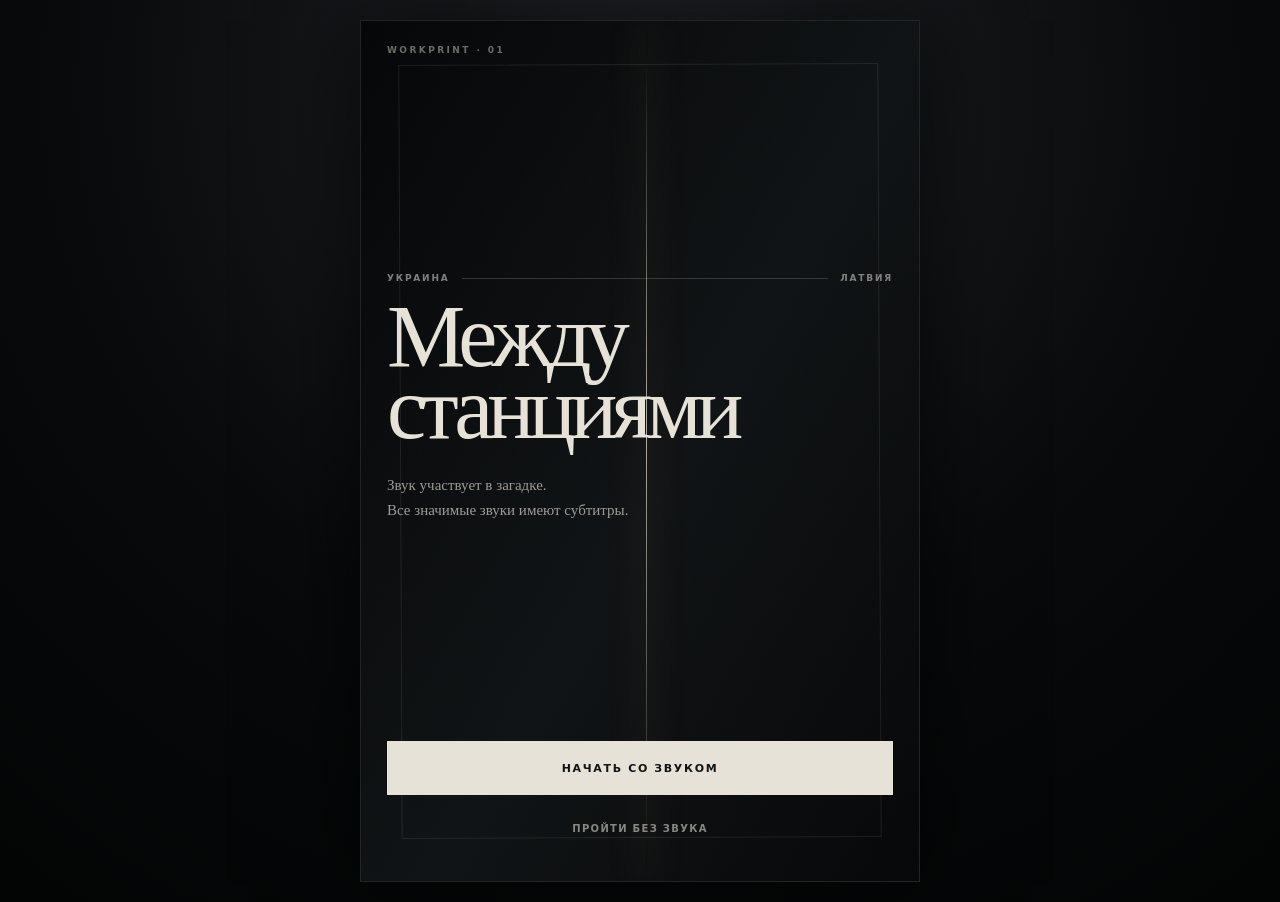
==== index.html @ 03e66b9b "Rebuild story as Between Stations workprint" ====
<!doctype html>
<html lang="ru">
<head>
  <meta charset="utf-8">
  <meta name="viewport" content="width=device-width,initial-scale=1,viewport-fit=cover,user-scalable=no">
  <meta name="theme-color" content="#090b0c">
  <meta name="robots" content="noindex,nofollow,noarchive">
  <title>Между станциями — интерактивная история</title>
  <meta name="description" content="Реалистическая интерактивная история для смартфона.">
  <meta property="og:type" content="website">
  <meta property="og:title" content="Между станциями">
  <meta property="og:description" content="Реалистическая интерактивная история">
  <meta property="og:image" content="https://cdn.creativeclaw.co/u/ce56d390/images/444f8320-cd9d-4125-967b-775d43960424.png">
  <meta name="twitter:card" content="summary_large_image">
  <meta name="twitter:title" content="Между станциями">
  <meta name="twitter:description" content="Реалистическая интерактивная история">
  <meta name="twitter:image" content="https://cdn.creativeclaw.co/u/ce56d390/images/444f8320-cd9d-4125-967b-775d43960424.png">
  <link rel="icon" href="favicon.svg" type="image/svg+xml">
  <link rel="manifest" href="manifest.webmanifest">
  <link rel="preconnect" href="https://cdn.creativeclaw.co" crossorigin>
  <link rel="stylesheet" href="styles.css">
</head>
<body>
  <main id="app" data-phase="gate">
    <div class="grain" aria-hidden="true"></div>

    <section id="gate" class="gate" aria-labelledby="title">
      <div class="gate-light" aria-hidden="true"></div>
      <p class="workprint">WORKPRINT · 01</p>
      <div class="gate-copy">
        <p class="country-line"><span>УКРАИНА</span><i></i><span>ЛАТВИЯ</span></p>
        <h1 id="title">Между<br>станциями</h1>
        <p>Звук участвует в загадке.<br>Все значимые звуки имеют субтитры.</p>
      </div>
      <div class="gate-actions">
        <button id="startSound" class="primary">Начать со звуком</button>
        <button id="startSilent" class="quiet">Пройти без звука</button>
      </div>
    </section>

    <section id="experience" class="experience" hidden aria-live="polite">
      <header class="topbar">
        <div><b>МЕЖДУ СТАНЦИЯМИ</b><span id="chapter">01 · ПОСАДКА</span></div>
        <button id="soundToggle" class="sound-toggle" aria-label="Выключить звук" aria-pressed="false">ЗВУК</button>
      </header>

      <div id="stage" class="stage">
        <img id="trainBackground" class="train-background" alt="Ночной вагон поезда">
        <div class="stage-vignette" aria-hidden="true"></div>
        <div id="motionWash" class="motion-wash" aria-hidden="true"></div>

        <div id="twoCountries" class="two-countries">
          <div class="country ukraine"><small>ОНА</small><b>УКРАИНА</b><span>после смены</span></div>
          <div class="call-pulse" aria-hidden="true"><i></i><i></i><i></i><i></i><i></i></div>
          <div class="country latvia"><small>ОН</small><b>ЛАТВИЯ</b><span>на линии</span></div>
        </div>

        <div id="dialogue" class="dialogue" hidden>
          <span id="speaker"></span>
          <p id="line"></p>
        </div>

        <div id="ticketTask" class="task-layer" hidden>
          <div id="scanner" class="scanner" aria-label="Сканер билета"><i></i><span>ПОДНЕСИ БИЛЕТ</span></div>
          <button id="ticket" class="ticket" aria-label="Перетащить билет к сканеру">
            <small>ЭЛЕКТРОННЫЙ БИЛЕТ</small><b>████ ████</b><i></i>
          </button>
        </div>

        <div id="bagTask" class="task-layer" hidden>
          <div id="bagTarget" class="bag-target"><span>ПОСТАВЬ СУМКУ</span></div>
          <button id="bag" class="bag" aria-label="Перетащить сумку"><img alt="Тёмная рабочая сумка"></button>
        </div>

        <button id="recLed" class="rec-led" hidden aria-label="Красный индикатор под полкой"><i></i><span>Что это?</span></button>

        <section id="recorderPanel" class="recorder-panel" hidden aria-label="Найденный диктофон">
          <div class="recorder-object"><img alt="Найденный цифровой диктофон"><i class="device-led"></i></div>
          <div class="device-display"><span id="deviceState">REC</span><b id="deviceTime">00:17:42</b></div>
          <div class="device-controls">
            <button data-control="stop">STOP</button>
            <button data-control="rew" disabled>REW</button>
            <button data-control="play" disabled>PLAY</button>
          </div>
          <p id="controlHint">Сначала останови запись.</p>
        </section>

        <div id="soundCaption" class="sound-caption" hidden></div>

        <section id="orderPuzzle" class="order-puzzle" hidden>
          <p class="puzzle-kicker">ЗАПИСЬ НЕ ПОКАЗЫВАЕТ НАПРАВЛЕНИЕ</p>
          <h2>Что произошло до отправления?</h2>
          <div id="orderSlots" class="order-slots" aria-label="Собранный порядок"></div>
          <div id="orderChoices" class="order-choices"></div>
          <button id="checkOrder" class="primary" disabled>Проверить</button>
          <p id="orderResult" class="order-result"></p>
        </section>

        <section id="recordingScene" class="recording-scene" hidden>
          <p class="recording-label">ПОСЛЕДНИЙ ФАЙЛ · 00:46</p>
          <div class="waveform" aria-hidden="true"><i></i><i></i><i></i><i></i><i></i><i></i><i></i><i></i><i></i></div>
          <blockquote id="recordingText"></blockquote>
          <button id="continueRecording" class="primary" hidden>Слушать дальше</button>
        </section>

        <section id="voiceMatch" class="voice-match" hidden>
          <p>Кто-то останавливается в коридоре.</p>
          <div class="voice-lines">
            <span>НА ЗАПИСИ</span><i></i><span>ЗА ДВЕРЬЮ</span>
          </div>
          <h2>Тот же голос?</h2>
          <div class="choice-row">
            <button data-final-choice="hide">Убрать диктофон</button>
            <button data-final-choice="keep">Оставить на виду</button>
          </div>
        </section>

        <section id="workprintEnd" class="workprint-end" hidden>
          <small>КОНЕЦ ПЕРВОГО ИГРОВОГО ФРАГМЕНТА</small>
          <h2>Противоречие замечено.<br>Разгадка ещё впереди.</h2>
          <p id="choiceConsequence"></p>
          <button id="restart" class="quiet light">Пройти ещё раз</button>
        </section>
      </div>

      <footer class="action-rail">
        <p id="objective">Звонок уже идёт.</p>
        <div class="call-state"><i></i><span>ОН · ЛАТВИЯ · НА ЛИНИИ</span></div>
      </footer>
    </section>
  </main>

  <script src="app.js" defer></script>
</body>
</html>
---- styles.css ----
:root {
  --ink: #0b0d0e;
  --paper: #e6e2d8;
  --warm: #d39862;
  --red: #b74339;
  --green: #87a99a;
}

* { box-sizing: border-box; }
html { min-height: 100%; background: #050607; color-scheme: dark; overscroll-behavior: none; -webkit-tap-highlight-color: transparent; }
body {
  min-height: 100svh;
  margin: 0;
  overflow: hidden;
  background: radial-gradient(circle at 50% 10%, #202327, #080a0b 55%, #030404);
  color: var(--paper);
  font-family: Inter, ui-sans-serif, system-ui, -apple-system, BlinkMacSystemFont, "Segoe UI", sans-serif;
}
button { color: inherit; font: inherit; }
button:focus-visible { outline: 2px solid var(--warm); outline-offset: 3px; }
[hidden] { display: none !important; }

#app {
  position: relative;
  width: min(100%, 560px);
  min-height: 100svh;
  margin: 0 auto;
  overflow: hidden;
  background: var(--ink);
  box-shadow: 0 0 90px rgba(0, 0, 0, .7);
}

.grain {
  position: fixed;
  inset: 0;
  z-index: 100;
  max-width: 560px;
  margin: 0 auto;
  pointer-events: none;
  opacity: .16;
  mix-blend-mode: soft-light;
  background-image: url("data:image/svg+xml,%3Csvg xmlns='http://www.w3.org/2000/svg' width='140' height='140'%3E%3Cfilter id='n'%3E%3CfeTurbulence type='fractalNoise' baseFrequency='.82' numOctaves='3' stitchTiles='stitch'/%3E%3C/filter%3E%3Crect width='100%25' height='100%25' filter='url(%23n)' opacity='.45'/%3E%3C/svg%3E");
}

.gate {
  position: relative;
  display: flex;
  min-height: 100svh;
  flex-direction: column;
  justify-content: space-between;
  padding: max(24px, env(safe-area-inset-top)) 26px max(26px, env(safe-area-inset-bottom));
  isolation: isolate;
  background: linear-gradient(120deg, #060708, #101315 54%, #070809);
}
.gate::before {
  position: absolute;
  inset: 5% 7%;
  z-index: -1;
  border: 1px solid rgba(230, 226, 216, .09);
  content: "";
  transform: rotate(-.25deg);
}
.gate-light {
  position: absolute;
  top: 0;
  bottom: 0;
  left: 51%;
  width: 1px;
  z-index: -1;
  background: linear-gradient(transparent 4%, rgba(230, 226, 216, .75) 48%, transparent 96%);
  box-shadow: 0 0 36px 5px rgba(211, 152, 98, .12);
  animation: gateBreath 5s ease-in-out infinite;
}
.workprint { margin: 0; color: rgba(230, 226, 216, .45); font-size: 9px; font-weight: 750; letter-spacing: .27em; }
.gate-copy { margin: auto 0; }
.country-line { display: grid; grid-template-columns: auto 1fr auto; align-items: center; gap: 12px; margin: 0 0 18px; color: rgba(230, 226, 216, .54); font-size: 9px; font-weight: 700; letter-spacing: .2em; }
.country-line i { height: 1px; background: rgba(230, 226, 216, .18); }
.gate h1 { margin: 0; font-family: Georgia, "Times New Roman", serif; font-size: clamp(58px, 17vw, 88px); font-weight: 400; letter-spacing: -.065em; line-height: .82; }
.gate-copy > p:last-child { margin: 28px 0 0; color: rgba(230, 226, 216, .66); font-family: Georgia, "Times New Roman", serif; font-size: 15px; line-height: 1.65; }
.gate-actions { display: grid; gap: 6px; }

.primary, .quiet { min-height: 54px; border: 0; cursor: pointer; text-transform: uppercase; }
.primary { border: 1px solid var(--paper); background: var(--paper); color: #111314; font-size: 11px; font-weight: 800; letter-spacing: .15em; }
.primary:disabled { cursor: default; opacity: .35; }
.quiet { background: transparent; color: rgba(230, 226, 216, .56); font-size: 10px; font-weight: 700; letter-spacing: .13em; }
.quiet.light { color: rgba(230, 226, 216, .75); text-decoration: underline; text-underline-offset: 5px; }

.experience { display: grid; min-height: 100svh; grid-template-rows: auto 1fr auto; background: #0a0c0d; }
.topbar { position: relative; z-index: 80; display: flex; min-height: 63px; align-items: center; justify-content: space-between; padding: max(10px, env(safe-area-inset-top)) 18px 8px; border-bottom: 1px solid rgba(230, 226, 216, .12); background: rgba(7, 9, 10, .94); }
.topbar div { display: grid; gap: 4px; }
.topbar b { font-size: 10px; letter-spacing: .16em; }
.topbar span { color: rgba(230, 226, 216, .45); font-size: 8px; letter-spacing: .18em; }
.sound-toggle { min-height: 36px; padding: 0 4px; border: 0; border-bottom: 1px solid rgba(230, 226, 216, .32); background: transparent; color: rgba(230, 226, 216, .64); font-size: 9px; font-weight: 750; letter-spacing: .15em; }

.stage { position: relative; min-height: 0; overflow: hidden; isolation: isolate; }
.train-background { position: absolute; inset: -2%; width: 104%; height: 104%; z-index: -4; object-fit: cover; filter: saturate(.72) contrast(1.08) brightness(.7); transform: scale(1.025); transition: transform 1.4s cubic-bezier(.2,.8,.2,1), filter .8s ease; }
.stage-vignette { position: absolute; inset: 0; z-index: -3; pointer-events: none; background: radial-gradient(circle at 54% 43%, transparent 12%, rgba(3, 4, 5, .2) 46%, rgba(3, 4, 5, .82) 100%), linear-gradient(180deg, rgba(4,5,6,.16), transparent 45%, rgba(4,5,6,.76)); }
.motion-wash { position: absolute; inset: 0; z-index: -2; opacity: 0; pointer-events: none; background: repeating-linear-gradient(90deg, rgba(230,226,216,.02) 0 3px, transparent 3px 17px); }
.motion-wash.active { opacity: 1; animation: railMotion .28s linear infinite; }

.two-countries { position: absolute; inset: 0; display: grid; grid-template-columns: 1fr 54px 1fr; align-items: center; padding: 18px; background: rgba(4, 6, 7, .72); backdrop-filter: blur(9px); transition: opacity .7s ease, visibility .7s ease; }
.two-countries.gone { opacity: 0; visibility: hidden; }
.country { display: grid; gap: 8px; }
.country.latvia { text-align: right; }
.country small { color: var(--warm); font-size: 9px; letter-spacing: .18em; }
.country b { font-family: Georgia, serif; font-size: 20px; font-weight: 400; }
.country span { color: rgba(230,226,216,.47); font-size: 10px; }
.call-pulse { display: flex; height: 60px; align-items: center; justify-content: center; gap: 3px; }
.call-pulse i { width: 2px; height: 10px; background: var(--warm); animation: pulse 1s ease-in-out infinite alternate; }
.call-pulse i:nth-child(2) { animation-delay: -.2s; }
.call-pulse i:nth-child(3) { animation-delay: -.5s; }
.call-pulse i:nth-child(4) { animation-delay: -.35s; }
.call-pulse i:nth-child(5) { animation-delay: -.7s; }

.dialogue { position: absolute; right: 16px; bottom: 18px; left: 16px; z-index: 20; padding: 15px 16px 16px; border-left: 2px solid var(--warm); background: rgba(6, 8, 9, .84); backdrop-filter: blur(8px); animation: rise .35s ease both; }
.dialogue span { color: var(--warm); font-size: 8px; font-weight: 800; letter-spacing: .2em; }
.dialogue p { margin: 7px 0 0; font-family: Georgia, serif; font-size: 17px; line-height: 1.35; }
.task-layer { position: absolute; inset: 0; z-index: 15; }

.scanner { position: absolute; top: 20%; right: 9%; display: grid; width: 98px; height: 128px; place-items: center; border: 1px solid rgba(230,226,216,.34); background: rgba(8,10,11,.72); box-shadow: inset 0 0 0 5px rgba(230,226,216,.03); }
.scanner i { width: 46px; height: 4px; background: var(--red); box-shadow: 0 0 15px var(--red); }
.scanner span { font-size: 7px; letter-spacing: .14em; }
.scanner.accept { border-color: var(--green); box-shadow: 0 0 28px rgba(135,169,154,.34); }
.ticket { position: absolute; bottom: 15%; left: 8%; display: grid; width: 170px; min-height: 96px; padding: 14px; border: 0; background: #ded9ce; color: #222527; text-align: left; touch-action: none; box-shadow: 0 15px 35px rgba(0,0,0,.46); transform: rotate(-4deg); }
.ticket small { font-size: 7px; font-weight: 800; letter-spacing: .17em; }
.ticket b { align-self: center; font-size: 12px; letter-spacing: .18em; }
.ticket i { height: 18px; opacity: .36; background: repeating-linear-gradient(90deg,#111 0 2px,transparent 2px 4px); }

.bag-target { position: absolute; right: 9%; bottom: 13%; width: 54%; height: 28%; border: 1px dashed rgba(230,226,216,.34); background: rgba(6,8,9,.16); }
.bag-target span { position: absolute; right: 10px; bottom: 8px; color: rgba(230,226,216,.54); font-size: 7px; letter-spacing: .15em; }
.bag { position: absolute; bottom: 13%; left: 4%; width: 42%; padding: 0; border: 0; background: transparent; touch-action: none; filter: drop-shadow(0 15px 16px rgba(0,0,0,.46)); }
.bag img { display: block; width: 100%; pointer-events: none; }
.bag.settled { left: 48%; transform: translateX(-50%); }

.rec-led { position: absolute; right: 27%; bottom: 12%; z-index: 18; display: grid; place-items: center; padding: 20px; border: 0; background: transparent; }
.rec-led i { width: 8px; height: 8px; border-radius: 50%; background: #e04a3f; box-shadow: 0 0 16px 4px rgba(224,74,63,.65); animation: blink 1.2s step-end infinite; }
.rec-led span { margin-top: 10px; color: rgba(230,226,216,.74); font-size: 8px; letter-spacing: .16em; text-transform: uppercase; }

.recorder-panel { position: absolute; inset: 5% 7% 6%; z-index: 30; display: grid; grid-template-rows: minmax(0,1fr) auto auto auto; padding: 18px; border: 1px solid rgba(230,226,216,.22); background: rgba(6,8,9,.94); backdrop-filter: blur(12px); animation: panelIn .55s cubic-bezier(.2,.75,.2,1) both; }
.recorder-object { position: relative; display: grid; min-height: 0; place-items: center; }
.recorder-object img { max-width: 78%; max-height: 100%; filter: drop-shadow(0 18px 24px rgba(0,0,0,.5)); }
.device-led { position: absolute; top: 17%; left: 50%; width: 7px; height: 7px; border-radius: 50%; background: var(--red); box-shadow: 0 0 12px var(--red); }
.device-display { display: flex; align-items: baseline; justify-content: space-between; margin-top: 10px; padding: 12px; border: 1px solid rgba(135,169,154,.27); background: #111a17; color: #a9c2b7; font-family: ui-monospace, SFMono-Regular, Menlo, monospace; }
.device-display span { font-size: 10px; }
.device-display b { font-size: 18px; font-weight: 500; letter-spacing: .08em; }
.device-controls { display: grid; grid-template-columns: repeat(3,1fr); gap: 6px; margin-top: 13px; }
.device-controls button { min-height: 50px; border: 1px solid rgba(230,226,216,.24); background: #171a1b; font-size: 9px; font-weight: 800; letter-spacing: .12em; }
.device-controls button:disabled { opacity: .25; }
.device-controls button.done { border-color: var(--green); color: var(--green); }
.recorder-panel > p { margin: 12px 0 0; color: rgba(230,226,216,.55); font-size: 10px; text-align: center; }

.sound-caption { position: absolute; right: 14px; bottom: 17px; left: 14px; z-index: 65; padding: 12px 14px; border: 1px solid rgba(230,226,216,.17); background: rgba(5,7,8,.9); font-family: Georgia, serif; font-size: 14px; text-align: center; animation: rise .25s ease both; }
.order-puzzle, .recording-scene, .voice-match, .workprint-end { position: absolute; inset: 0; z-index: 50; overflow: auto; padding: 32px 20px 24px; background: rgba(7,9,10,.95); backdrop-filter: blur(10px); animation: fadeIn .45s ease both; }
.puzzle-kicker, .recording-label, .workprint-end small { margin: 0; color: var(--warm); font-size: 8px; font-weight: 800; letter-spacing: .18em; }
.order-puzzle h2, .voice-match h2, .workprint-end h2 { margin: 12px 0 24px; font-family: Georgia, serif; font-size: clamp(28px,8vw,40px); font-weight: 400; line-height: 1.05; }
.order-slots { display: grid; min-height: 172px; grid-template-rows: repeat(4,1fr); gap: 5px; margin-bottom: 12px; }
.order-slot { display: flex; min-height: 38px; align-items: center; padding: 0 12px; border: 1px solid rgba(230,226,216,.14); color: rgba(230,226,216,.72); font-size: 10px; letter-spacing: .08em; }
.order-slot b { width: 24px; color: var(--warm); }
.order-choices { display: grid; grid-template-columns: 1fr 1fr; gap: 6px; margin-bottom: 14px; }
.order-choices button, .choice-row button { min-height: 50px; padding: 10px; border: 1px solid rgba(230,226,216,.24); background: rgba(230,226,216,.05); font-size: 9px; line-height: 1.35; }
.order-choices button:disabled { opacity: .2; }
.order-result { min-height: 20px; margin: 12px 0 0; color: rgba(230,226,216,.62); font-size: 10px; text-align: center; }
.order-puzzle.wrong { animation: shake .35s ease; }

.recording-scene { display: flex; flex-direction: column; justify-content: center; }
.waveform { display: flex; height: 90px; align-items: center; justify-content: center; gap: 6px; margin: 28px 0; }
.waveform i { width: 3px; height: 18px; background: var(--warm); animation: pulse .6s ease-in-out infinite alternate; }
.waveform i:nth-child(2n) { animation-delay: -.3s; }
.waveform i:nth-child(3n) { animation-delay: -.5s; }
.recording-scene blockquote { min-height: 130px; margin: 0 0 22px; padding: 18px 0 18px 18px; border-left: 1px solid var(--warm); font-family: Georgia, serif; font-size: 18px; line-height: 1.5; }

.voice-match { display: flex; flex-direction: column; justify-content: center; }
.voice-match > p { color: rgba(230,226,216,.56); font-family: Georgia,serif; font-size: 15px; }
.voice-lines { display: grid; grid-template-columns: auto 1fr auto; align-items: center; gap: 12px; margin: 24px 0 12px; }
.voice-lines span { color: rgba(230,226,216,.52); font-size: 8px; letter-spacing: .16em; }
.voice-lines i { height: 1px; background: linear-gradient(90deg,var(--warm),rgba(230,226,216,.18),var(--warm)); }
.choice-row { display: grid; grid-template-columns: 1fr 1fr; gap: 7px; }
.workprint-end { display: flex; flex-direction: column; justify-content: center; text-align: center; }
.workprint-end p { margin: 0 0 24px; color: rgba(230,226,216,.62); font-family: Georgia,serif; font-size: 15px; line-height: 1.55; }

.action-rail { position: relative; z-index: 70; min-height: 72px; padding: 10px 18px max(10px,env(safe-area-inset-bottom)); border-top: 1px solid rgba(230,226,216,.12); background: rgba(7,9,10,.96); }
.action-rail > p { margin: 0 0 8px; color: rgba(230,226,216,.74); font-family: Georgia,serif; font-size: 13px; }
.call-state { display: flex; align-items: center; gap: 7px; color: rgba(230,226,216,.38); font-size: 7px; letter-spacing: .15em; }
.call-state i { width: 6px; height: 6px; border-radius: 50%; background: var(--green); box-shadow: 0 0 8px rgba(135,169,154,.5); }
.dragging { z-index: 90 !important; transition: none !important; }
.success-flash { animation: success .55s ease; }

@keyframes gateBreath { 50% { opacity: .45; transform: scaleX(2); } }
@keyframes pulse { to { height: 42px; opacity: .45; } }
@keyframes blink { 50% { opacity: .18; } }
@keyframes rise { from { opacity: 0; transform: translateY(8px); } }
@keyframes fadeIn { from { opacity: 0; } }
@keyframes panelIn { from { opacity: 0; transform: scale(.94) translateY(15px); } }
@keyframes railMotion { to { transform: translateX(17px); } }
@keyframes shake { 25% { transform: translateX(-7px); } 50% { transform: translateX(6px); } 75% { transform: translateX(-3px); } }
@keyframes success { 50% { filter: brightness(1.6); } }

@media (min-width: 700px) {
  body { padding: 20px 0; overflow: auto; }
  #app { min-height: calc(100svh - 40px); border: 1px solid rgba(230,226,216,.1); }
  .gate, .experience { min-height: calc(100svh - 40px); }
}
@media (prefers-reduced-motion: reduce) {
  *, *::before, *::after { scroll-behavior: auto !important; animation-duration: .001ms !important; animation-iteration-count: 1 !important; transition-duration: .001ms !important; }
}
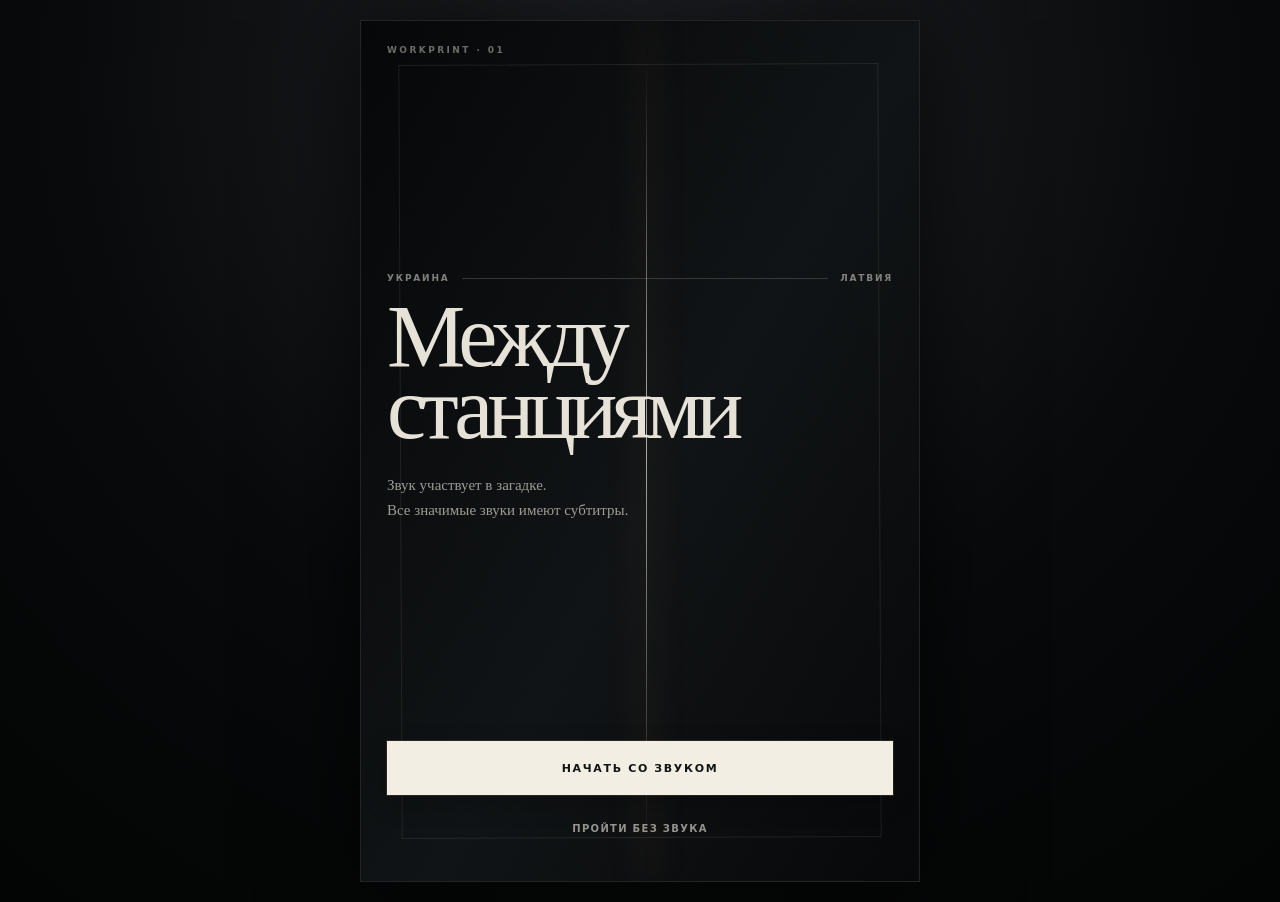
==== commit 52ed7ccf: "Clarify ordinary setup and cinematic story handoff" ====
--- a/index.html
+++ b/index.html
@@ -58,6 +58,7 @@
         <div id="dialogue" class="dialogue" hidden>
           <span id="speaker"></span>
           <p id="line"></p>
+          <button id="dialogueNext" class="dialogue-next" type="button">Дальше</button>
         </div>
 
         <div id="ticketTask" class="task-layer" hidden>
@@ -68,8 +69,14 @@
         </div>
 
         <div id="bagTask" class="task-layer" hidden>
-          <div id="bagTarget" class="bag-target"><span>ПОСТАВЬ СУМКУ</span></div>
+          <div id="bagTarget" class="bag-target" aria-hidden="true">
+            <i></i><span><small>СВОБОДНОЕ МЕСТО</small>Поставь сумку на нижнюю полку</span>
+          </div>
           <button id="bag" class="bag" aria-label="Перетащить сумку"><img alt="Тёмная рабочая сумка"></button>
+          <div id="bagMoveCue" class="bag-move-cue" hidden>
+            <b>Под сумкой мигает свет</b>
+            <span>Сдвинь её вправо <i>→</i></span>
+          </div>
         </div>
 
         <button id="recLed" class="rec-led" hidden aria-label="Красный индикатор под полкой"><i></i><span>Что это?</span></button>
@@ -78,48 +85,50 @@
           <div class="recorder-object"><img alt="Найденный цифровой диктофон"><i class="device-led"></i></div>
           <div class="device-display"><span id="deviceState">REC</span><b id="deviceTime">00:17:42</b></div>
           <div class="device-controls">
-            <button data-control="stop">STOP</button>
-            <button data-control="rew" disabled>REW</button>
-            <button data-control="play" disabled>PLAY</button>
+            <button type="button" data-control="stop">STOP</button>
+            <button type="button" data-control="rew">REW</button>
+            <button type="button" data-control="play">PLAY</button>
           </div>
-          <p id="controlHint">Сначала останови запись.</p>
-        </section>
-
-        <div id="soundCaption" class="sound-caption" hidden></div>
-
-        <section id="orderPuzzle" class="order-puzzle" hidden>
-          <p class="puzzle-kicker">ЗАПИСЬ НЕ ПОКАЗЫВАЕТ НАПРАВЛЕНИЕ</p>
-          <h2>Что произошло до отправления?</h2>
-          <div id="orderSlots" class="order-slots" aria-label="Собранный порядок"></div>
-          <div id="orderChoices" class="order-choices"></div>
-          <button id="checkOrder" class="primary" disabled>Проверить</button>
-          <p id="orderResult" class="order-result"></p>
+          <p id="controlHint">Шаг 1 из 3 · Нажми STOP.</p>
         </section>
 
         <section id="recordingScene" class="recording-scene" hidden>
           <p class="recording-label">ПОСЛЕДНИЙ ФАЙЛ · 00:46</p>
+          <div class="recording-device">
+            <img id="recordingRecorderImage" alt="Найденный диктофон воспроизводит последний файл">
+            <i></i><span>PLAY</span>
+          </div>
+          <p id="recordingSpeaker" class="recording-speaker"></p>
           <div class="waveform" aria-hidden="true"><i></i><i></i><i></i><i></i><i></i><i></i><i></i><i></i><i></i></div>
           <blockquote id="recordingText"></blockquote>
-          <button id="continueRecording" class="primary" hidden>Слушать дальше</button>
+          <button id="continueRecording" type="button" class="primary" hidden>Поднять глаза от диктофона</button>
         </section>
 
         <section id="voiceMatch" class="voice-match" hidden>
-          <p>Кто-то останавливается в коридоре.</p>
+          <div class="door-signal" aria-hidden="true"><i></i><span>ДАЛЬНЯЯ ДВЕРЬ · ТАМБУР</span></div>
+          <p>У дальней двери тамбура останавливаются шаги. За матовым стеклом виден силуэт.</p>
           <div class="voice-lines">
-            <span>НА ЗАПИСИ</span><i></i><span>ЗА ДВЕРЬЮ</span>
+            <span><small>НА ЗАПИСИ</small>«Нам надо договорить»</span>
+            <i></i>
+            <span><small>ЗА СТЕКЛОМ</small>«Ваш билет, пожалуйста»</span>
           </div>
-          <h2>Тот же голос?</h2>
-          <div class="choice-row">
-            <button data-final-choice="hide">Убрать диктофон</button>
-            <button data-final-choice="keep">Оставить на виду</button>
+          <h2>Тот же голос. Теперь — в этом вагоне.</h2>
+          <p class="voice-warning">Она стоит в коридоре. Тамбур — впереди; проводница и пассажиры — за её спиной.</p>
+          <div id="voiceChoices" class="choice-row" hidden>
+            <button type="button" data-final-choice="retreat">Не подходить к двери. Идти к проводнице</button>
           </div>
         </section>
 
         <section id="workprintEnd" class="workprint-end" hidden>
-          <small>КОНЕЦ ПЕРВОГО ИГРОВОГО ФРАГМЕНТА</small>
-          <h2>Противоречие замечено.<br>Разгадка ещё впереди.</h2>
+          <small>КОНЕЦ ПЕРВОГО ФРАГМЕНТА</small>
+          <h2>Она отступает от тамбура, не выпуская телефон из руки.</h2>
+          <div class="end-call">
+            <p><b>ОН</b>Не клади трубку.</p>
+            <p><b>ОНА</b>Не кладу.</p>
+          </div>
           <p id="choiceConsequence"></p>
-          <button id="restart" class="quiet light">Пройти ещё раз</button>
+          <p class="next-question">За спиной мужчина ещё раз нажимает на ручку двери.</p>
+          <button id="restart" type="button" class="primary">Начать сначала</button>
         </section>
       </div>
 
--- a/styles.css
+++ b/styles.css
@@ -79,11 +79,12 @@
 .gate-copy > p:last-child { margin: 28px 0 0; color: rgba(230, 226, 216, .66); font-family: Georgia, "Times New Roman", serif; font-size: 15px; line-height: 1.65; }
 .gate-actions { display: grid; gap: 6px; }
 
-.primary, .quiet { min-height: 54px; border: 0; cursor: pointer; text-transform: uppercase; }
-.primary { border: 1px solid var(--paper); background: var(--paper); color: #111314; font-size: 11px; font-weight: 800; letter-spacing: .15em; }
+.primary, .quiet { min-height: 54px; cursor: pointer; text-transform: uppercase; touch-action: manipulation; transition: transform .12s ease, border-color .2s ease, background .2s ease, color .2s ease, box-shadow .2s ease, opacity .2s ease; }
+.primary { border: 1px solid #f3eee4; background: #f3eee4; color: #111314; box-shadow: 0 0 0 1px rgba(211,152,98,.16), 0 8px 24px rgba(0,0,0,.24); font-size: 11px; font-weight: 850; letter-spacing: .15em; }
 .primary:disabled { cursor: default; opacity: .35; }
-.quiet { background: transparent; color: rgba(230, 226, 216, .56); font-size: 10px; font-weight: 700; letter-spacing: .13em; }
-.quiet.light { color: rgba(230, 226, 216, .75); text-decoration: underline; text-underline-offset: 5px; }
+.primary:not(:disabled):active, .quiet:not(:disabled):active { transform: translateY(1px) scale(.985); }
+.quiet { border: 1px solid transparent; background: transparent; color: rgba(230, 226, 216, .62); font-size: 10px; font-weight: 750; letter-spacing: .13em; }
+.quiet.light { border-color: rgba(211,152,98,.5); background: rgba(211,152,98,.08); color: #e6c3a2; text-decoration: none; }
 
 .experience { display: grid; min-height: 100svh; grid-template-rows: auto 1fr auto; background: #0a0c0d; }
 .topbar { position: relative; z-index: 80; display: flex; min-height: 63px; align-items: center; justify-content: space-between; padding: max(10px, env(safe-area-inset-top)) 18px 8px; border-bottom: 1px solid rgba(230, 226, 216, .12); background: rgba(7, 9, 10, .94); }
@@ -115,6 +116,7 @@
 .dialogue { position: absolute; right: 16px; bottom: 18px; left: 16px; z-index: 20; padding: 15px 16px 16px; border-left: 2px solid var(--warm); background: rgba(6, 8, 9, .84); backdrop-filter: blur(8px); animation: rise .35s ease both; }
 .dialogue span { color: var(--warm); font-size: 8px; font-weight: 800; letter-spacing: .2em; }
 .dialogue p { margin: 7px 0 0; font-family: Georgia, serif; font-size: 17px; line-height: 1.35; }
+.dialogue-next { display: block; min-width: 112px; min-height: 42px; margin: 14px 0 0 auto; border: 1px solid rgba(211,152,98,.68); background: rgba(211,152,98,.12); color: #efc39b; box-shadow: 0 0 18px rgba(211,152,98,.1); cursor: pointer; font-size: 8px; font-weight: 850; letter-spacing: .16em; text-transform: uppercase; touch-action: manipulation; }
 .task-layer { position: absolute; inset: 0; z-index: 15; }
 
 .scanner { position: absolute; top: 20%; right: 9%; display: grid; width: 98px; height: 128px; place-items: center; border: 1px solid rgba(230,226,216,.34); background: rgba(8,10,11,.72); box-shadow: inset 0 0 0 5px rgba(230,226,216,.03); }
@@ -144,25 +146,52 @@
 .device-display span { font-size: 10px; }
 .device-display b { font-size: 18px; font-weight: 500; letter-spacing: .08em; }
 .device-controls { display: grid; grid-template-columns: repeat(3,1fr); gap: 6px; margin-top: 13px; }
-.device-controls button { min-height: 50px; border: 1px solid rgba(230,226,216,.24); background: #171a1b; font-size: 9px; font-weight: 800; letter-spacing: .12em; }
-.device-controls button:disabled { opacity: .25; }
+.device-controls button { position: relative; min-height: 54px; border: 1px solid rgba(230,226,216,.24); background: #171a1b; cursor: pointer; font-size: 9px; font-weight: 800; letter-spacing: .12em; touch-action: manipulation; transition: border-color .2s ease, color .2s ease, opacity .2s ease, transform .12s ease, box-shadow .2s ease; }
+.device-controls button:active { transform: translateY(1px) scale(.98); }
+.device-controls button.future { opacity: .42; }
+.device-controls button.next { border-color: var(--warm); color: #f0b47f; box-shadow: inset 0 0 0 1px rgba(211,152,98,.24), 0 0 18px rgba(211,152,98,.12); animation: controlPulse 1.5s ease-in-out infinite; }
 .device-controls button.done { border-color: var(--green); color: var(--green); }
 .recorder-panel > p { margin: 12px 0 0; color: rgba(230,226,216,.55); font-size: 10px; text-align: center; }
 
-.sound-caption { position: absolute; right: 14px; bottom: 17px; left: 14px; z-index: 65; padding: 12px 14px; border: 1px solid rgba(230,226,216,.17); background: rgba(5,7,8,.9); font-family: Georgia, serif; font-size: 14px; text-align: center; animation: rise .25s ease both; }
-.order-puzzle, .recording-scene, .voice-match, .workprint-end { position: absolute; inset: 0; z-index: 50; overflow: auto; padding: 32px 20px 24px; background: rgba(7,9,10,.95); backdrop-filter: blur(10px); animation: fadeIn .45s ease both; }
+.sound-caption { position: absolute; right: 14px; bottom: 17px; left: 14px; z-index: 65; padding: 12px 14px; border: 1px solid rgba(211,152,98,.38); background: rgba(5,7,8,.94); box-shadow: 0 8px 28px rgba(0,0,0,.34); font-family: Georgia, serif; font-size: 14px; text-align: center; animation: rise .25s ease both; }
+.evidence-briefing, .evidence-playback, .order-puzzle, .deduction-scene, .recording-scene, .voice-match, .workprint-end { position: absolute; inset: 0; z-index: 50; overflow: auto; padding: 32px 20px 24px; background: rgba(7,9,10,.95); backdrop-filter: blur(10px); animation: fadeIn .45s ease both; }
+.evidence-briefing { display: flex; flex-direction: column; justify-content: center; }
+.evidence-briefing h2 { margin: 12px 0 18px; font-family: Georgia, serif; font-size: clamp(30px,9vw,44px); font-weight: 400; line-height: 1.05; }
+.evidence-briefing > p:not(.puzzle-kicker) { margin: 0 0 28px; color: rgba(230,226,216,.68); font-family: Georgia, serif; font-size: 16px; line-height: 1.55; }
+.evidence-playback { z-index: 55; display: flex; flex-direction: column; align-items: center; justify-content: center; overflow: hidden; text-align: center; }
+.playback-kicker { margin: 0 0 18px; color: var(--warm); font-size: 8px; font-weight: 850; letter-spacing: .2em; }
+.playback-recorder { position: relative; display: grid; width: min(58%,220px); place-items: center; }
+.playback-recorder img { display: block; width: 100%; max-height: 300px; object-fit: contain; filter: drop-shadow(0 24px 34px rgba(0,0,0,.58)); animation: recorderPlay 2.2s ease-in-out infinite; }
+.playback-led { position: absolute; top: 17%; left: 50%; width: 8px; height: 8px; border-radius: 50%; background: #e04a3f; box-shadow: 0 0 18px 5px rgba(224,74,63,.64); animation: blink .72s step-end infinite; }
+.playback-wave { display: flex; height: 54px; align-items: center; justify-content: center; gap: 5px; margin: 12px 0 8px; }
+.playback-wave i { width: 3px; height: 12px; background: var(--warm); animation: pulse .55s ease-in-out infinite alternate; }
+.playback-wave i:nth-child(2n) { animation-delay: -.18s; }
+.playback-wave i:nth-child(3n) { animation-delay: -.36s; }
+.playback-step { margin: 0; color: rgba(230,226,216,.62); font-family: ui-monospace, SFMono-Regular, Menlo, monospace; font-size: 9px; letter-spacing: .14em; }
 .puzzle-kicker, .recording-label, .workprint-end small { margin: 0; color: var(--warm); font-size: 8px; font-weight: 800; letter-spacing: .18em; }
 .order-puzzle h2, .voice-match h2, .workprint-end h2 { margin: 12px 0 24px; font-family: Georgia, serif; font-size: clamp(28px,8vw,40px); font-weight: 400; line-height: 1.05; }
+.puzzle-note { margin: -10px 0 18px; color: rgba(230,226,216,.58); font-family: Georgia, serif; font-size: 14px; line-height: 1.45; }
 .order-slots { display: grid; min-height: 172px; grid-template-rows: repeat(4,1fr); gap: 5px; margin-bottom: 12px; }
 .order-slot { display: flex; min-height: 38px; align-items: center; padding: 0 12px; border: 1px solid rgba(230,226,216,.14); color: rgba(230,226,216,.72); font-size: 10px; letter-spacing: .08em; }
 .order-slot b { width: 24px; color: var(--warm); }
 .order-choices { display: grid; grid-template-columns: 1fr 1fr; gap: 6px; margin-bottom: 14px; }
-.order-choices button, .choice-row button { min-height: 50px; padding: 10px; border: 1px solid rgba(230,226,216,.24); background: rgba(230,226,216,.05); font-size: 9px; line-height: 1.35; }
+.order-choices button, .choice-row button { min-height: 52px; padding: 10px; border: 1px solid rgba(211,152,98,.42); background: rgba(211,152,98,.08); color: rgba(238,229,217,.88); cursor: pointer; font-size: 9px; font-weight: 750; line-height: 1.35; touch-action: manipulation; transition: transform .12s ease, border-color .2s ease, background .2s ease, box-shadow .2s ease; }
+.order-choices button:not(:disabled):active, .choice-row button:active { transform: translateY(1px) scale(.985); }
+.order-choices button:not(:disabled):focus-visible, .choice-row button:focus-visible, .dialogue-next:focus-visible { border-color: var(--warm); box-shadow: 0 0 0 2px rgba(211,152,98,.28); }
 .order-choices button:disabled { opacity: .2; }
+.puzzle-actions { display: grid; grid-template-columns: 1fr 1.1fr; gap: 7px; }
+.puzzle-actions .quiet { min-height: 54px; border: 1px solid rgba(230,226,216,.22); text-decoration: none; }
 .order-result { min-height: 20px; margin: 12px 0 0; color: rgba(230,226,216,.62); font-size: 10px; text-align: center; }
-.order-puzzle.wrong { animation: shake .35s ease; }
-
+.order-puzzle.wrong, .recorder-panel.wrong { animation: shake .35s ease; }
+
+.deduction-scene { display: flex; flex-direction: column; justify-content: center; }
+.deduction-scene h2 { margin: 12px 0 22px; font-family: Georgia, serif; font-size: clamp(27px,7vw,38px); font-weight: 400; line-height: 1.08; }
+.deduction-list { display: grid; gap: 7px; margin: 0 0 20px; padding: 0; list-style: none; }
+.deduction-list li { display: grid; grid-template-columns: 26px 1fr; gap: 8px; align-items: start; padding: 10px 12px; border: 1px solid rgba(230,226,216,.14); color: rgba(230,226,216,.72); font-size: 11px; line-height: 1.45; }
+.deduction-list b { color: var(--warm); }
+.deduction-scene > p:not(.puzzle-kicker) { margin: 0 0 24px; color: rgba(230,226,216,.6); font-family: Georgia,serif; font-size: 14px; line-height: 1.5; }
 .recording-scene { display: flex; flex-direction: column; justify-content: center; }
+.recording-speaker { margin: 16px 0 -16px; color: rgba(230,226,216,.52); font-size: 8px; font-weight: 800; letter-spacing: .16em; }
 .waveform { display: flex; height: 90px; align-items: center; justify-content: center; gap: 6px; margin: 28px 0; }
 .waveform i { width: 3px; height: 18px; background: var(--warm); animation: pulse .6s ease-in-out infinite alternate; }
 .waveform i:nth-child(2n) { animation-delay: -.3s; }
@@ -170,13 +199,17 @@
 .recording-scene blockquote { min-height: 130px; margin: 0 0 22px; padding: 18px 0 18px 18px; border-left: 1px solid var(--warm); font-family: Georgia, serif; font-size: 18px; line-height: 1.5; }
 
 .voice-match { display: flex; flex-direction: column; justify-content: center; }
-.voice-match > p { color: rgba(230,226,216,.56); font-family: Georgia,serif; font-size: 15px; }
+.voice-match > p { color: rgba(230,226,216,.62); font-family: Georgia,serif; font-size: 15px; line-height: 1.5; }
 .voice-lines { display: grid; grid-template-columns: auto 1fr auto; align-items: center; gap: 12px; margin: 24px 0 12px; }
-.voice-lines span { color: rgba(230,226,216,.52); font-size: 8px; letter-spacing: .16em; }
+.voice-lines span { display: grid; gap: 5px; color: rgba(230,226,216,.76); font-family: Georgia,serif; font-size: 12px; line-height: 1.3; }
+.voice-lines small { color: var(--warm); font-family: ui-sans-serif,system-ui,sans-serif; font-size: 7px; font-weight: 800; letter-spacing: .16em; }
 .voice-lines i { height: 1px; background: linear-gradient(90deg,var(--warm),rgba(230,226,216,.18),var(--warm)); }
-.choice-row { display: grid; grid-template-columns: 1fr 1fr; gap: 7px; }
+.voice-warning { margin: -8px 0 20px; padding-left: 12px; border-left: 1px solid var(--warm); }
+.choice-row { display: grid; grid-template-columns: 1fr; gap: 8px; }
+.choice-row button { min-height: 58px; border-color: rgba(211,152,98,.62); background: rgba(211,152,98,.12); box-shadow: 0 7px 20px rgba(0,0,0,.2); font-size: 10px; }
 .workprint-end { display: flex; flex-direction: column; justify-content: center; text-align: center; }
 .workprint-end p { margin: 0 0 24px; color: rgba(230,226,216,.62); font-family: Georgia,serif; font-size: 15px; line-height: 1.55; }
+.workprint-end .next-question { padding: 14px; border: 1px solid rgba(211,152,98,.28); background: rgba(211,152,98,.06); color: rgba(230,226,216,.72); }
 
 .action-rail { position: relative; z-index: 70; min-height: 72px; padding: 10px 18px max(10px,env(safe-area-inset-bottom)); border-top: 1px solid rgba(230,226,216,.12); background: rgba(7,9,10,.96); }
 .action-rail > p { margin: 0 0 8px; color: rgba(230,226,216,.74); font-family: Georgia,serif; font-size: 13px; }
@@ -194,6 +227,8 @@
 @keyframes railMotion { to { transform: translateX(17px); } }
 @keyframes shake { 25% { transform: translateX(-7px); } 50% { transform: translateX(6px); } 75% { transform: translateX(-3px); } }
 @keyframes success { 50% { filter: brightness(1.6); } }
+@keyframes controlPulse { 50% { box-shadow: inset 0 0 0 1px rgba(211,152,98,.38), 0 0 25px rgba(211,152,98,.22); } }
+@keyframes recorderPlay { 50% { transform: translateY(-3px); filter: drop-shadow(0 28px 38px rgba(0,0,0,.68)) brightness(1.05); } }
 
 @media (min-width: 700px) {
   body { padding: 20px 0; overflow: auto; }
